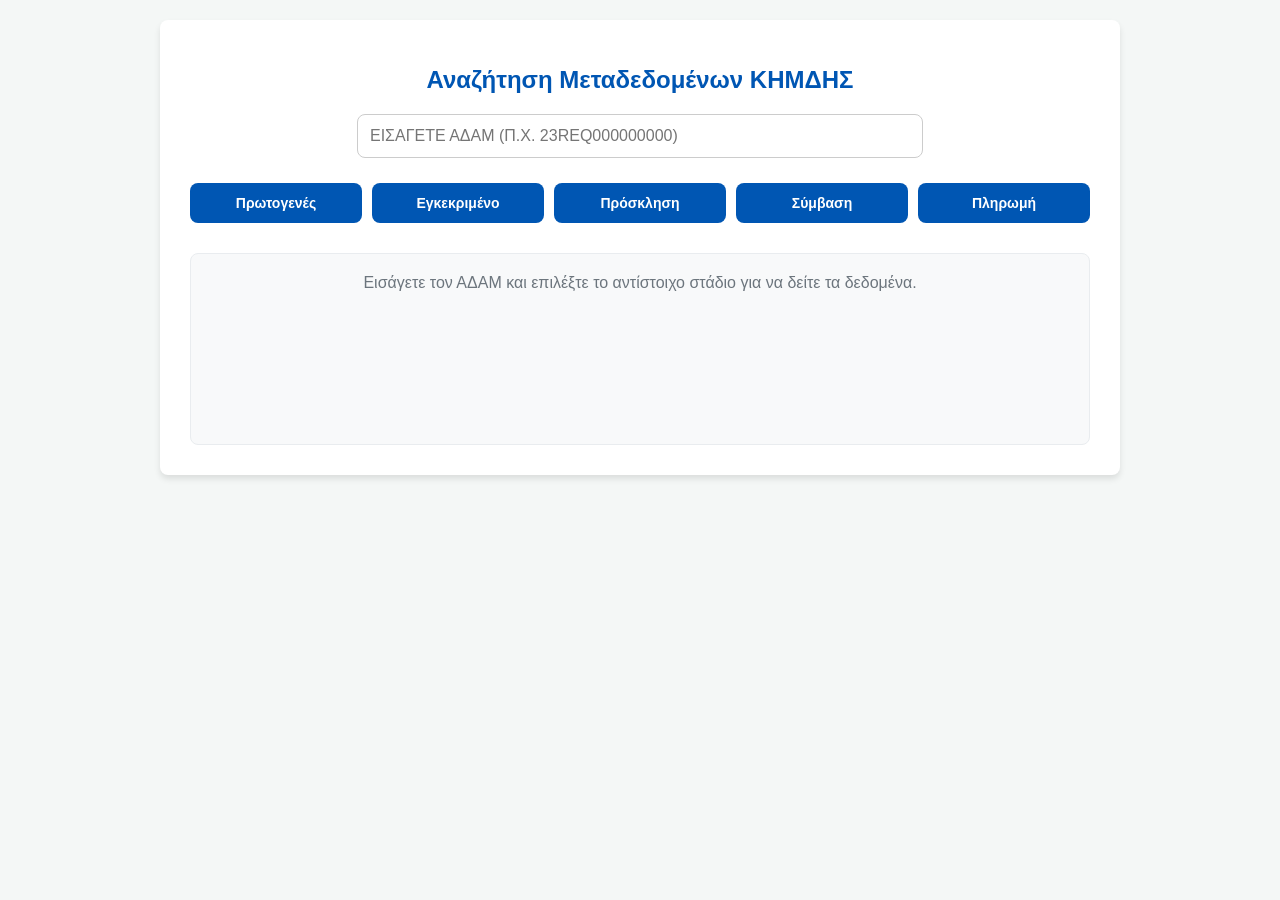
==== index.html @ 562b4232 "Add files via upload" ====
<!DOCTYPE html>
<html lang="el">
<head>
    <meta charset="UTF-8">
    <meta name="viewport" content="width=device-width, initial-scale=1.0">
    <title>ΚΗΜΔΗΣ - Αναζήτηση Μεταδεδομένων ανά ΑΔΑΜ</title>
    <style>
        :root {
            --primary-color: #0056b3;
            --hover-color: #004494;
            --bg-color: #f4f7f6;
            --card-bg: #ffffff;
            --text-color: #333333;
            --border-radius: 8px;
        }

        body {
            font-family: 'Segoe UI', Tahoma, Geneva, Verdana, sans-serif;
            background-color: var(--bg-color);
            color: var(--text-color);
            margin: 0;
            padding: 20px;
            display: flex;
            flex-direction: column;
            align-items: center;
        }

        .container {
            background-color: var(--card-bg);
            padding: 30px;
            border-radius: var(--border-radius);
            box-shadow: 0 4px 6px rgba(0,0,0,0.1);
            max-width: 900px;
            width: 100%;
        }

        h1 {
            text-align: center;
            font-size: 1.5rem;
            color: var(--primary-color);
            margin-bottom: 20px;
        }

        .input-group {
            display: flex;
            justify-content: center;
            margin-bottom: 25px;
        }

        input[type="text"] {
            width: 60%;
            padding: 12px;
            font-size: 16px;
            border: 1px solid #ccc;
            border-radius: var(--border-radius);
            outline: none;
            text-transform: uppercase;
        }

        input[type="text"]:focus {
            border-color: var(--primary-color);
            box-shadow: 0 0 5px rgba(0, 86, 179, 0.3);
        }

        .button-group {
            display: flex;
            flex-wrap: wrap;
            gap: 10px;
            justify-content: center;
            margin-bottom: 30px;
        }

        button {
            background-color: var(--primary-color);
            color: white;
            border: none;
            padding: 12px 20px;
            font-size: 14px;
            border-radius: var(--border-radius);
            cursor: pointer;
            transition: background-color 0.3s ease;
            flex: 1 1 calc(20% - 20px);
            min-width: 140px;
            font-weight: 600;
        }

        button:hover {
            background-color: var(--hover-color);
        }

        #results {
            background-color: #f8f9fa;
            border: 1px solid #e9ecef;
            border-radius: var(--border-radius);
            padding: 20px;
            min-height: 150px;
            overflow-x: auto;
        }

        /* Στυλ για την εμφάνιση των JSON Μεταδεδομένων */
        .json-tree {
            list-style-type: none;
            padding-left: 20px;
            margin: 0;
            font-family: monospace;
            font-size: 14px;
        }
        
        .json-tree li {
            margin-bottom: 5px;
            line-height: 1.5;
        }

        .json-key {
            color: #d63384;
            font-weight: bold;
        }

        .json-string { color: #198754; }
        .json-number { color: #0d6efd; }
        .json-boolean { color: #fd7e14; }
        .json-null { color: #6c757d; font-style: italic; }

        .loading {
            text-align: center;
            font-weight: bold;
            color: #0dcaf0;
        }

        .error {
            color: #dc3545;
            font-weight: bold;
            text-align: center;
        }
    </style>
</head>
<body>

<div class="container">
    <h1>Αναζήτηση Μεταδεδομένων ΚΗΜΔΗΣ</h1>
    
    <div class="input-group">
        <input type="text" id="adamInput" placeholder="Εισάγετε ΑΔΑΜ (π.χ. 23REQ000000000)">
    </div>

    <div class="button-group">
        <button onclick="fetchMetadata('primary')">Πρωτογενές</button>
        <button onclick="fetchMetadata('approved')">Εγκεκριμένο</button>
        <button onclick="fetchMetadata('tender')">Πρόσκληση</button>
        <button onclick="fetchMetadata('contract')">Σύμβαση</button>
        <button onclick="fetchMetadata('payment')">Πληρωμή</button>
    </div>

    <div id="results">
        <div style="text-align: center; color: #6c757d;">
            Εισάγετε τον ΑΔΑΜ και επιλέξτε το αντίστοιχο στάδιο για να δείτε τα δεδομένα.
        </div>
    </div>
</div>

<script>
    // Base URL του OpenData API του ΚΗΜΔΗΣ
    const API_BASE_URL = 'https://cerpp.eprocurement.gov.gr/khmdhs-opendata/api/v1';

    // Αντιστοίχιση των σταδίων στα αντίστοιχα endpoints βάσει του Swagger
    // Εάν τα endpoints αλλάξουν στις προδιαγραφές, η προσαρμογή γίνεται εδώ.
    const endpoints = {
        primary: '/primaryRequests',
        approved: '/approvedRequests',
        tender: '/callsForTender',
        contract: '/contracts',
        payment: '/payments'
    };

    async function fetchMetadata(stage) {
        const adam = document.getElementById('adamInput').value.trim();
        const resultsDiv = document.getElementById('results');

        if (!adam) {
            resultsDiv.innerHTML = '<p class="error">Παρακαλώ εισάγετε έναν έγκυρο ΑΔΑΜ.</p>';
            return;
        }

        resultsDiv.innerHTML = '<p class="loading">Ανάκτηση δεδομένων από το ΚΗΜΔΗΣ...</p>';

        try {
            // Δημιουργία του URL. Συνήθως η παράμετρος αναζήτησης είναι '?adam='
            const url = `${API_BASE_URL}${endpoints[stage]}?adam=${encodeURIComponent(adam)}`;
            
            const response = await fetch(url, {
                method: 'GET',
                headers: {
                    'Accept': 'application/json'
                }
            });

            if (!response.ok) {
                throw new Error(`Σφάλμα δικτύου ή το έγγραφο δεν βρέθηκε (Κωδικός: ${response.status})`);
            }

            const data = await response.json();

            // Αν το API επιστρέψει άδεια λίστα (περιπτώσεις όπου δεν βρέθηκε ο ΑΔΑΜ)
            if (data.length === 0 || (data.content && data.content.length === 0)) {
                resultsDiv.innerHTML = '<p class="error">Δεν βρέθηκαν αποτελέσματα για αυτόν τον ΑΔΑΜ στο συγκεκριμένο στάδιο.</p>';
                return;
            }

            // Εμφάνιση του JSON σε μορφή δέντρου για εύκολη ανάγνωση
            resultsDiv.innerHTML = `<ul class="json-tree">${buildJsonTree(data)}</ul>`;

        } catch (error) {
            console.error("Σφάλμα API:", error);
            resultsDiv.innerHTML = `<p class="error">Υπήρξε σφάλμα κατά την επικοινωνία με το API.<br><small>${error.message}</small></p>`;
        }
    }

    // Αναδρομική συνάρτηση για την οπτικοποίηση οποιουδήποτε βάθους μεταδεδομένων JSON
    function buildJsonTree(obj) {
        if (obj === null) return '<span class="json-null">null</span>';
        
        if (typeof obj !== 'object') {
            if (typeof obj === 'string') return `<span class="json-string">"${obj}"</span>`;
            if (typeof obj === 'number') return `<span class="json-number">${obj}</span>`;
            if (typeof obj === 'boolean') return `<span class="json-boolean">${obj}</span>`;
            return `<span>${obj}</span>`;
        }

        let html = '';
        const isArray = Array.isArray(obj);

        for (let key in obj) {
            if (obj.hasOwnProperty(key)) {
                const value = obj[key];
                const displayKey = isArray ? `[${key}]` : key;
                
                html += `<li>`;
                html += `<span class="json-key">${displayKey}:</span> `;
                
                if (typeof value === 'object' && value !== null) {
                    // Αν είναι αντικείμενο, δημιουργούμε υπολίστα
                    html += `<ul class="json-tree">${buildJsonTree(value)}</ul>`;
                } else {
                    html += buildJsonTree(value);
                }
                html += `</li>`;
            }
        }
        return html;
    }
</script>

</body>
</html>
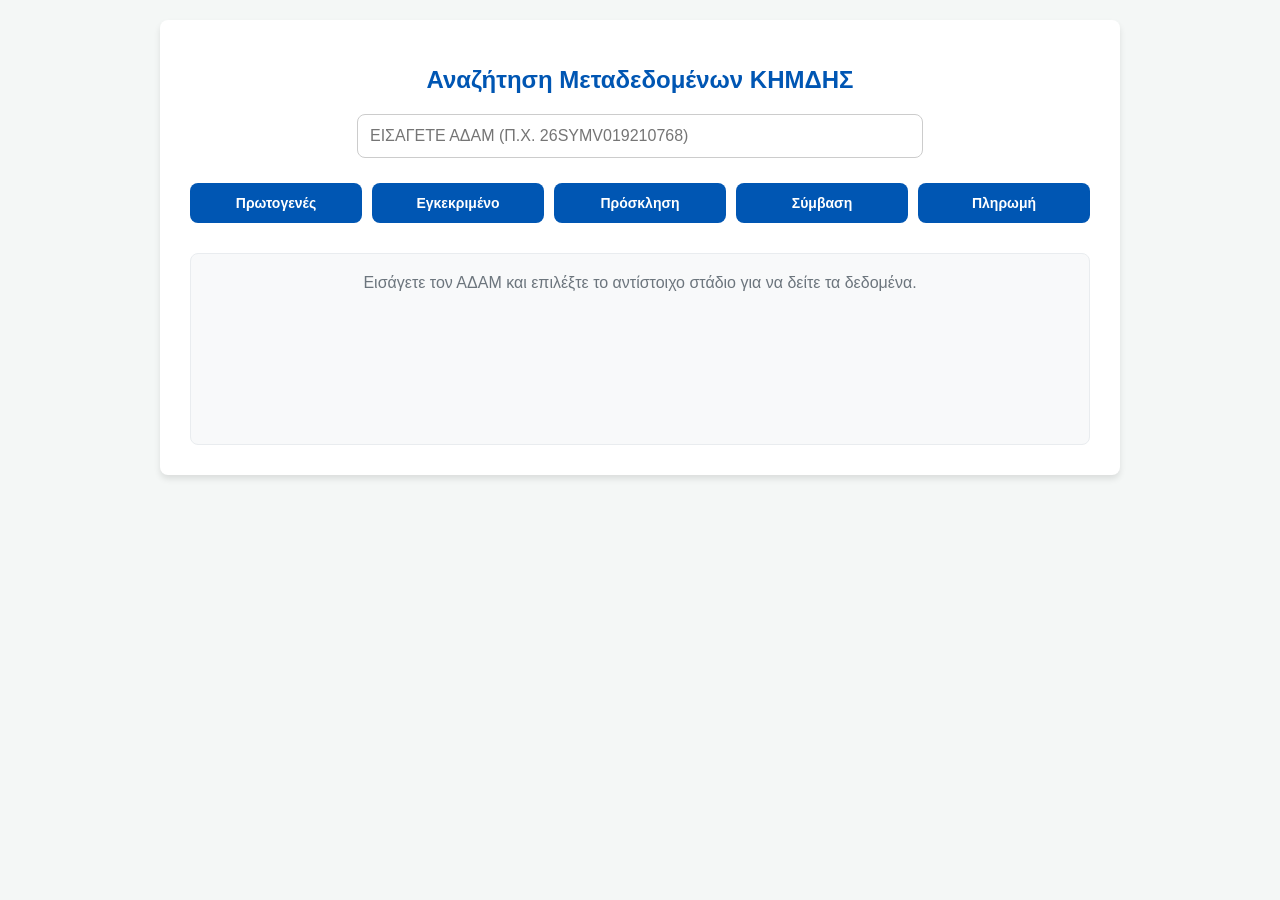
==== commit af625537: "Add files via upload" ====
--- a/index.html
+++ b/index.html
@@ -97,7 +97,6 @@
             overflow-x: auto;
         }
 
-        /* Στυλ για την εμφάνιση των JSON Μεταδεδομένων */
         .json-tree {
             list-style-type: none;
             padding-left: 20px;
@@ -106,32 +105,15 @@
             font-size: 14px;
         }
         
-        .json-tree li {
-            margin-bottom: 5px;
-            line-height: 1.5;
-        }
-
-        .json-key {
-            color: #d63384;
-            font-weight: bold;
-        }
-
+        .json-tree li { margin-bottom: 5px; line-height: 1.5; }
+        .json-key { color: #d63384; font-weight: bold; }
         .json-string { color: #198754; }
         .json-number { color: #0d6efd; }
         .json-boolean { color: #fd7e14; }
         .json-null { color: #6c757d; font-style: italic; }
 
-        .loading {
-            text-align: center;
-            font-weight: bold;
-            color: #0dcaf0;
-        }
-
-        .error {
-            color: #dc3545;
-            font-weight: bold;
-            text-align: center;
-        }
+        .loading { text-align: center; font-weight: bold; color: #0dcaf0; }
+        .error { color: #dc3545; font-weight: bold; text-align: left; }
     </style>
 </head>
 <body>
@@ -140,7 +122,7 @@
     <h1>Αναζήτηση Μεταδεδομένων ΚΗΜΔΗΣ</h1>
     
     <div class="input-group">
-        <input type="text" id="adamInput" placeholder="Εισάγετε ΑΔΑΜ (π.χ. 23REQ000000000)">
+        <input type="text" id="adamInput" placeholder="Εισάγετε ΑΔΑΜ (π.χ. 26SYMV019210768)">
     </div>
 
     <div class="button-group">
@@ -159,11 +141,8 @@
 </div>
 
 <script>
-    // Base URL του OpenData API του ΚΗΜΔΗΣ
     const API_BASE_URL = 'https://cerpp.eprocurement.gov.gr/khmdhs-opendata/api/v1';
 
-    // Αντιστοίχιση των σταδίων στα αντίστοιχα endpoints βάσει του Swagger
-    // Εάν τα endpoints αλλάξουν στις προδιαγραφές, η προσαρμογή γίνεται εδώ.
     const endpoints = {
         primary: '/primaryRequests',
         approved: '/approvedRequests',
@@ -177,45 +156,57 @@
         const resultsDiv = document.getElementById('results');
 
         if (!adam) {
-            resultsDiv.innerHTML = '<p class="error">Παρακαλώ εισάγετε έναν έγκυρο ΑΔΑΜ.</p>';
+            resultsDiv.innerHTML = '<p class="error" style="text-align: center;">Παρακαλώ εισάγετε έναν έγκυρο ΑΔΑΜ.</p>';
             return;
         }
 
-        resultsDiv.innerHTML = '<p class="loading">Ανάκτηση δεδομένων από το ΚΗΜΔΗΣ...</p>';
+        resultsDiv.innerHTML = '<p class="loading">Ανάκτηση δεδομένων μέσω ασφαλούς Proxy...</p>';
+
+        // Αρχικό URL του ΚΗΜΔΗΣ με παράμετρο αναζήτησης ?adam= (η πιο ασφαλής μέθοδος για λίστες)
+        const targetUrl = `${API_BASE_URL}${endpoints[stage]}?adam=${encodeURIComponent(adam)}`;
+        
+        // Χρήση του allorigins Proxy για να παρακάμψουμε το CORS block
+        const proxyUrl = `https://api.allorigins.win/raw?url=${encodeURIComponent(targetUrl)}`;
 
         try {
-            // Δημιουργία του URL. Συνήθως η παράμετρος αναζήτησης είναι '?adam='
-            const url = `${API_BASE_URL}${endpoints[stage]}?adam=${encodeURIComponent(adam)}`;
+            const response = await fetch(proxyUrl);
+
+            if (!response.ok) {
+                if (response.status === 404) {
+                    throw new Error(`Σφάλμα 404: Δεν βρέθηκε εγγραφή.`);
+                }
+                throw new Error(`Σφάλμα Server (Κωδικός: ${response.status}).`);
+            }
+
+            const data = await response.json();
+
+            // Έλεγχος των δεδομένων: Το ΚΗΜΔΗΣ συχνά επιστρέφει λίστες ή "σελίδες" (content)
+            let finalData = data;
             
-            const response = await fetch(url, {
-                method: 'GET',
-                headers: {
-                    'Accept': 'application/json'
-                }
-            });
-
-            if (!response.ok) {
-                throw new Error(`Σφάλμα δικτύου ή το έγγραφο δεν βρέθηκε (Κωδικός: ${response.status})`);
+            if (data.content && Array.isArray(data.content)) {
+                if (data.content.length === 0) {
+                    throw new Error(`Δεν βρέθηκε εγγραφή με ΑΔΑΜ "${adam}" στο στάδιο που επιλέξατε.`);
+                }
+                finalData = data.content[0]; // Παίρνουμε το 1ο αποτέλεσμα της λίστας
+            } else if (Array.isArray(data)) {
+                if (data.length === 0) {
+                    throw new Error(`Δεν βρέθηκε εγγραφή με ΑΔΑΜ "${adam}" στο στάδιο που επιλέξατε.`);
+                }
+                finalData = data[0];
+            } else if (Object.keys(data).length === 0) {
+                throw new Error("Το αποτέλεσμα επέστρεψε άδειο.");
             }
 
-            const data = await response.json();
-
-            // Αν το API επιστρέψει άδεια λίστα (περιπτώσεις όπου δεν βρέθηκε ο ΑΔΑΜ)
-            if (data.length === 0 || (data.content && data.content.length === 0)) {
-                resultsDiv.innerHTML = '<p class="error">Δεν βρέθηκαν αποτελέσματα για αυτόν τον ΑΔΑΜ στο συγκεκριμένο στάδιο.</p>';
-                return;
-            }
-
-            // Εμφάνιση του JSON σε μορφή δέντρου για εύκολη ανάγνωση
-            resultsDiv.innerHTML = `<ul class="json-tree">${buildJsonTree(data)}</ul>`;
+            // Εμφάνιση των δεδομένων με το δέντρο
+            resultsDiv.innerHTML = `<ul class="json-tree">${buildJsonTree(finalData)}</ul>`;
 
         } catch (error) {
-            console.error("Σφάλμα API:", error);
-            resultsDiv.innerHTML = `<p class="error">Υπήρξε σφάλμα κατά την επικοινωνία με το API.<br><small>${error.message}</small></p>`;
+            console.error("Σφάλμα:", error);
+            resultsDiv.innerHTML = `<p class="error">${error.message}</p>`;
         }
     }
 
-    // Αναδρομική συνάρτηση για την οπτικοποίηση οποιουδήποτε βάθους μεταδεδομένων JSON
+    // Συνάρτηση μετατροπής JSON σε καθαρή HTML δομή
     function buildJsonTree(obj) {
         if (obj === null) return '<span class="json-null">null</span>';
         
@@ -238,7 +229,6 @@
                 html += `<span class="json-key">${displayKey}:</span> `;
                 
                 if (typeof value === 'object' && value !== null) {
-                    // Αν είναι αντικείμενο, δημιουργούμε υπολίστα
                     html += `<ul class="json-tree">${buildJsonTree(value)}</ul>`;
                 } else {
                     html += buildJsonTree(value);
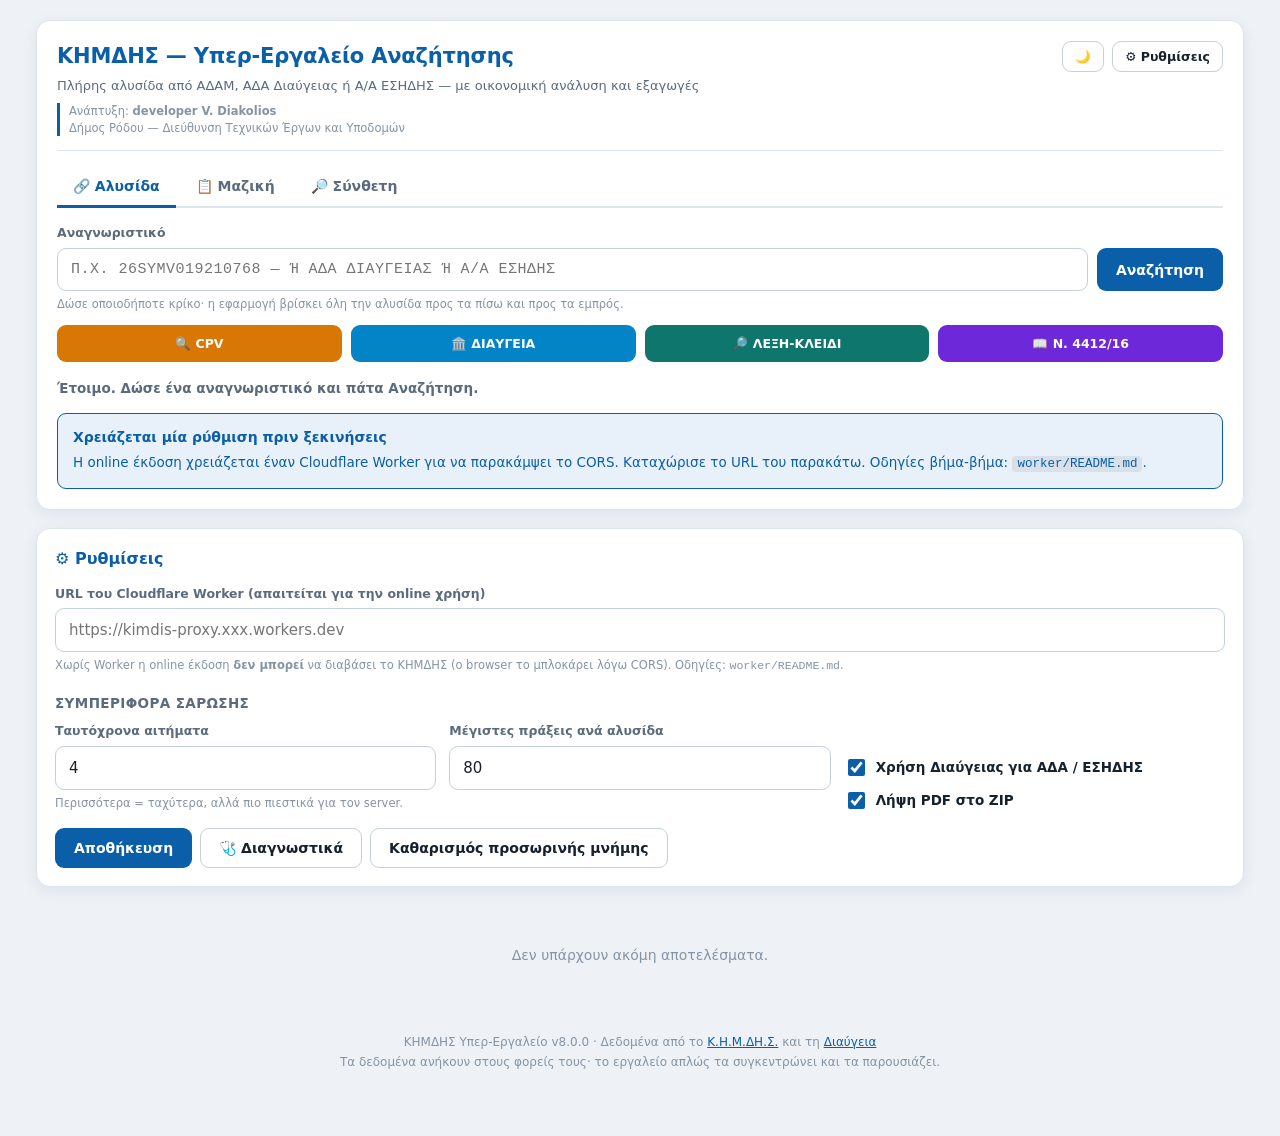
==== commit 1655b775: "Ανασχεδίαση v8: κοινός πυρήνας, Cloudflare Worker, επέκταση + PWA Η επέκταση και η online εφαρμογή ή" ====
--- a/index.html
+++ b/index.html
@@ -1,244 +1,111 @@
 <!DOCTYPE html>
 <html lang="el">
 <head>
-    <meta charset="UTF-8">
-    <meta name="viewport" content="width=device-width, initial-scale=1.0">
-    <title>ΚΗΜΔΗΣ - Αναζήτηση Μεταδεδομένων ανά ΑΔΑΜ</title>
-    <style>
-        :root {
-            --primary-color: #0056b3;
-            --hover-color: #004494;
-            --bg-color: #f4f7f6;
-            --card-bg: #ffffff;
-            --text-color: #333333;
-            --border-radius: 8px;
-        }
+<meta charset="UTF-8">
+<meta name="viewport" content="width=device-width, initial-scale=1, viewport-fit=cover">
+<title>ΚΗΜΔΗΣ — Υπερ-Εργαλείο Αναζήτησης</title>
 
-        body {
-            font-family: 'Segoe UI', Tahoma, Geneva, Verdana, sans-serif;
-            background-color: var(--bg-color);
-            color: var(--text-color);
-            margin: 0;
-            padding: 20px;
-            display: flex;
-            flex-direction: column;
-            align-items: center;
-        }
+<meta name="description" content="Αναζήτηση πλήρους αλυσίδας δημοσίων συμβάσεων στο ΚΗΜΔΗΣ από ΑΔΑΜ, ΑΔΑ Διαύγειας ή Α/Α ΕΣΗΔΗΣ, με οικονομική ανάλυση και εξαγωγή σε Excel, CSV, JSON και ZIP.">
+<meta name="author" content="developer V. Diakolios">
+<meta name="theme-color" content="#0b5ea8">
+<meta name="color-scheme" content="light dark">
 
-        .container {
-            background-color: var(--card-bg);
-            padding: 30px;
-            border-radius: var(--border-radius);
-            box-shadow: 0 4px 6px rgba(0,0,0,0.1);
-            max-width: 900px;
-            width: 100%;
-        }
+<meta property="og:title" content="ΚΗΜΔΗΣ — Υπερ-Εργαλείο Αναζήτησης">
+<meta property="og:description" content="Πλήρης αλυσίδα δημόσιας σύμβασης από έναν μόνο κωδικό.">
+<meta property="og:type" content="website">
 
-        h1 {
-            text-align: center;
-            font-size: 1.5rem;
-            color: var(--primary-color);
-            margin-bottom: 20px;
-        }
+<link rel="manifest" href="manifest.webmanifest">
+<link rel="icon" href="assets/icons/icon-192.png" sizes="192x192" type="image/png">
+<link rel="apple-touch-icon" href="assets/icons/icon-192.png">
+<link rel="stylesheet" href="assets/khmdis-ui.css">
 
-        .input-group {
-            display: flex;
-            justify-content: center;
-            margin-bottom: 25px;
-        }
+<style>
+  /* Ελάχιστα στυλ για τη σελίδα-υποδοχέα — όλα τα υπόλοιπα ζουν στο khmdis-ui.css */
+  html, body { margin: 0; padding: 0; min-height: 100%; }
+  body { background: #eef2f7; }
+  @media (prefers-color-scheme: dark) { body { background: #0f1720; } }
 
-        input[type="text"] {
-            width: 60%;
-            padding: 12px;
-            font-size: 16px;
-            border: 1px solid #ccc;
-            border-radius: var(--border-radius);
-            outline: none;
-            text-transform: uppercase;
-        }
-
-        input[type="text"]:focus {
-            border-color: var(--primary-color);
-            box-shadow: 0 0 5px rgba(0, 86, 179, 0.3);
-        }
-
-        .button-group {
-            display: flex;
-            flex-wrap: wrap;
-            gap: 10px;
-            justify-content: center;
-            margin-bottom: 30px;
-        }
-
-        button {
-            background-color: var(--primary-color);
-            color: white;
-            border: none;
-            padding: 12px 20px;
-            font-size: 14px;
-            border-radius: var(--border-radius);
-            cursor: pointer;
-            transition: background-color 0.3s ease;
-            flex: 1 1 calc(20% - 20px);
-            min-width: 140px;
-            font-weight: 600;
-        }
-
-        button:hover {
-            background-color: var(--hover-color);
-        }
-
-        #results {
-            background-color: #f8f9fa;
-            border: 1px solid #e9ecef;
-            border-radius: var(--border-radius);
-            padding: 20px;
-            min-height: 150px;
-            overflow-x: auto;
-        }
-
-        .json-tree {
-            list-style-type: none;
-            padding-left: 20px;
-            margin: 0;
-            font-family: monospace;
-            font-size: 14px;
-        }
-        
-        .json-tree li { margin-bottom: 5px; line-height: 1.5; }
-        .json-key { color: #d63384; font-weight: bold; }
-        .json-string { color: #198754; }
-        .json-number { color: #0d6efd; }
-        .json-boolean { color: #fd7e14; }
-        .json-null { color: #6c757d; font-style: italic; }
-
-        .loading { text-align: center; font-weight: bold; color: #0dcaf0; }
-        .error { color: #dc3545; font-weight: bold; text-align: left; }
-    </style>
+  #boot {
+    display: flex; flex-direction: column; align-items: center; justify-content: center;
+    min-height: 100vh; gap: 14px; font-family: "Segoe UI", system-ui, sans-serif; color: #5b6b7d;
+    text-align: center; padding: 24px;
+  }
+  #boot .ring {
+    width: 34px; height: 34px; border: 3px solid #c3d0de; border-top-color: #0b5ea8;
+    border-radius: 50%; animation: spin .8s linear infinite;
+  }
+  @keyframes spin { to { transform: rotate(360deg); } }
+  #boot .fail { color: #b42318; font-weight: 700; max-width: 520px; line-height: 1.6; }
+  #boot code { background: rgba(127,127,127,.15); padding: 2px 6px; border-radius: 4px; font-size: 13px; }
+  @media (prefers-reduced-motion: reduce) { #boot .ring { animation: none; } }
+</style>
 </head>
 <body>
 
-<div class="container">
-    <h1>Αναζήτηση Μεταδεδομένων ΚΗΜΔΗΣ</h1>
-    
-    <div class="input-group">
-        <input type="text" id="adamInput" placeholder="Εισάγετε ΑΔΑΜ (π.χ. 26SYMV019210768)">
-    </div>
+<noscript>
+  <div style="padding:28px;font-family:system-ui,sans-serif;text-align:center">
+    <h1>Χρειάζεται JavaScript</h1>
+    <p>Η εφαρμογή ανακτά δεδομένα από το ΚΗΜΔΗΣ ζωντανά και δεν μπορεί να λειτουργήσει χωρίς JavaScript.</p>
+  </div>
+</noscript>
 
-    <div class="button-group">
-        <button onclick="fetchMetadata('primary')">Πρωτογενές</button>
-        <button onclick="fetchMetadata('approved')">Εγκεκριμένο</button>
-        <button onclick="fetchMetadata('tender')">Πρόσκληση</button>
-        <button onclick="fetchMetadata('contract')">Σύμβαση</button>
-        <button onclick="fetchMetadata('payment')">Πληρωμή</button>
-    </div>
-
-    <div id="results">
-        <div style="text-align: center; color: #6c757d;">
-            Εισάγετε τον ΑΔΑΜ και επιλέξτε το αντίστοιχο στάδιο για να δείτε τα δεδομένα.
-        </div>
-    </div>
+<div id="app">
+  <div id="boot">
+    <div class="ring"></div>
+    <div>Φόρτωση εφαρμογής…</div>
+  </div>
 </div>
 
+<script src="assets/vendor/jszip.min.js"></script>
+<script src="assets/khmdis-core.js"></script>
+<script src="assets/khmdis-ui.js"></script>
 <script>
-    const API_BASE_URL = 'https://cerpp.eprocurement.gov.gr/khmdhs-opendata/api/v1';
+(function () {
+  'use strict';
 
-    const endpoints = {
-        primary: '/primaryRequests',
-        approved: '/approvedRequests',
-        tender: '/callsForTender',
-        contract: '/contracts',
-        payment: '/payments'
-    };
+  var boot = document.getElementById('boot');
 
-    async function fetchMetadata(stage) {
-        const adam = document.getElementById('adamInput').value.trim();
-        const resultsDiv = document.getElementById('results');
+  function fail(message) {
+    boot.innerHTML = '<div class="fail">⚠️ ' + message + '</div>';
+  }
 
-        if (!adam) {
-            resultsDiv.innerHTML = '<p class="error" style="text-align: center;">Παρακαλώ εισάγετε έναν έγκυρο ΑΔΑΜ.</p>';
-            return;
-        }
+  if (!window.KHMDIS || !window.KHMDIS_UI) {
+    fail('Δεν φορτώθηκαν τα αρχεία της εφαρμογής.<br><br>' +
+         'Αν τρέχεις τη σελίδα τοπικά με διπλό κλικ, ο browser μπλοκάρει τη φόρτωση. ' +
+         'Χρησιμοποίησε έναν τοπικό server, π.χ. <code>python3 -m http.server</code>, ' +
+         'και άνοιξε <code>http://localhost:8000</code>.');
+    return;
+  }
 
-        resultsDiv.innerHTML = '<p class="loading">Ανάκτηση δεδομένων μέσω ασφαλούς Proxy...</p>';
+  try {
+    boot.remove();
+    window.KHMDIS_UI.mount({ container: document.getElementById('app'), overlay: false });
+  } catch (e) {
+    fail('Σφάλμα εκκίνησης: ' + (e && e.message ? e.message : e));
+    return;
+  }
 
-        // Αρχικό URL του ΚΗΜΔΗΣ με παράμετρο αναζήτησης ?adam= (η πιο ασφαλής μέθοδος για λίστες)
-        const targetUrl = `${API_BASE_URL}${endpoints[stage]}?adam=${encodeURIComponent(adam)}`;
-        
-        // Χρήση του allorigins Proxy για να παρακάμψουμε το CORS block
-        const proxyUrl = `https://api.allorigins.win/raw?url=${encodeURIComponent(targetUrl)}`;
-
-        try {
-            const response = await fetch(proxyUrl);
-
-            if (!response.ok) {
-                if (response.status === 404) {
-                    throw new Error(`Σφάλμα 404: Δεν βρέθηκε εγγραφή.`);
-                }
-                throw new Error(`Σφάλμα Server (Κωδικός: ${response.status}).`);
+  /* --- Service worker: λειτουργία εκτός σύνδεσης για το κέλυφος ---------- */
+  if ('serviceWorker' in navigator && location.protocol !== 'file:') {
+    window.addEventListener('load', function () {
+      navigator.serviceWorker.register('sw.js').then(function (reg) {
+        // Όταν έρθει νέα έκδοση, ενημερώνουμε διακριτικά αντί να σπάσουμε τη σελίδα
+        reg.addEventListener('updatefound', function () {
+          var sw = reg.installing;
+          if (!sw) return;
+          sw.addEventListener('statechange', function () {
+            if (sw.state === 'installed' && navigator.serviceWorker.controller) {
+              console.info('[ΚΗΜΔΗΣ] Διαθέσιμη νέα έκδοση — ανανέωσε τη σελίδα.');
             }
-
-            const data = await response.json();
-
-            // Έλεγχος των δεδομένων: Το ΚΗΜΔΗΣ συχνά επιστρέφει λίστες ή "σελίδες" (content)
-            let finalData = data;
-            
-            if (data.content && Array.isArray(data.content)) {
-                if (data.content.length === 0) {
-                    throw new Error(`Δεν βρέθηκε εγγραφή με ΑΔΑΜ "${adam}" στο στάδιο που επιλέξατε.`);
-                }
-                finalData = data.content[0]; // Παίρνουμε το 1ο αποτέλεσμα της λίστας
-            } else if (Array.isArray(data)) {
-                if (data.length === 0) {
-                    throw new Error(`Δεν βρέθηκε εγγραφή με ΑΔΑΜ "${adam}" στο στάδιο που επιλέξατε.`);
-                }
-                finalData = data[0];
-            } else if (Object.keys(data).length === 0) {
-                throw new Error("Το αποτέλεσμα επέστρεψε άδειο.");
-            }
-
-            // Εμφάνιση των δεδομένων με το δέντρο
-            resultsDiv.innerHTML = `<ul class="json-tree">${buildJsonTree(finalData)}</ul>`;
-
-        } catch (error) {
-            console.error("Σφάλμα:", error);
-            resultsDiv.innerHTML = `<p class="error">${error.message}</p>`;
-        }
-    }
-
-    // Συνάρτηση μετατροπής JSON σε καθαρή HTML δομή
-    function buildJsonTree(obj) {
-        if (obj === null) return '<span class="json-null">null</span>';
-        
-        if (typeof obj !== 'object') {
-            if (typeof obj === 'string') return `<span class="json-string">"${obj}"</span>`;
-            if (typeof obj === 'number') return `<span class="json-number">${obj}</span>`;
-            if (typeof obj === 'boolean') return `<span class="json-boolean">${obj}</span>`;
-            return `<span>${obj}</span>`;
-        }
-
-        let html = '';
-        const isArray = Array.isArray(obj);
-
-        for (let key in obj) {
-            if (obj.hasOwnProperty(key)) {
-                const value = obj[key];
-                const displayKey = isArray ? `[${key}]` : key;
-                
-                html += `<li>`;
-                html += `<span class="json-key">${displayKey}:</span> `;
-                
-                if (typeof value === 'object' && value !== null) {
-                    html += `<ul class="json-tree">${buildJsonTree(value)}</ul>`;
-                } else {
-                    html += buildJsonTree(value);
-                }
-                html += `</li>`;
-            }
-        }
-        return html;
-    }
+          });
+        });
+      }).catch(function (e) {
+        console.warn('[ΚΗΜΔΗΣ] Ο service worker δεν καταχωρήθηκε:', e && e.message);
+      });
+    });
+  }
+})();
 </script>
 
 </body>
-</html>+</html>
--- a/assets/khmdis-ui.css
+++ b/assets/khmdis-ui.css
@@ -0,0 +1,362 @@
+/*!
+ * ΚΗΜΔΗΣ Υπερ-Εργαλείο — κοινό φύλλο στυλ
+ * Χρησιμοποιείται αυτούσιο από την online σελίδα και από την επέκταση Chrome.
+ * Όλοι οι κανόνες είναι φωλιασμένοι κάτω από #__khmdis_app__ ώστε, όταν η
+ * επέκταση «κάθεται» πάνω σε ξένη σελίδα, να μην την επηρεάζει και να μην
+ * επηρεάζεται από αυτήν.
+ */
+
+#__khmdis_app__ {
+  /* ---- Ανοιχτό θέμα (προεπιλογή) ---- */
+  --bg: #eef2f7;
+  --surface: #ffffff;
+  --surface-2: #f8fafc;
+  --surface-3: #f1f5f9;
+  --border: #dde5ee;
+  --border-strong: #c3d0de;
+  --text: #16212e;
+  --text-dim: #5b6b7d;
+  --text-faint: #8494a5;
+  --brand: #0b5ea8;
+  --brand-dark: #084b86;
+  --brand-soft: #e8f1f9;
+  --green: #146c43;
+  --amber: #b45309;
+  --red: #b42318;
+  --red-soft: #fdeceb;
+  --amber-soft: #fef6e7;
+  --shadow: 0 4px 16px rgba(15, 35, 60, .07);
+  --shadow-lg: 0 12px 34px rgba(15, 35, 60, .13);
+  --radius: 14px;
+  --radius-sm: 9px;
+
+  color-scheme: light;
+  font-family: "Segoe UI", system-ui, -apple-system, Roboto, Arial, sans-serif;
+  font-size: 15px;
+  line-height: 1.5;
+  color: var(--text);
+  background: var(--bg);
+  -webkit-font-smoothing: antialiased;
+}
+
+#__khmdis_app__[data-theme="dark"] {
+  --bg: #0f1720;
+  --surface: #17212c;
+  --surface-2: #1c2734;
+  --surface-3: #223040;
+  --border: #2b3a4c;
+  --border-strong: #3b4d63;
+  --text: #e6edf5;
+  --text-dim: #9fb0c3;
+  --text-faint: #75889d;
+  --brand: #4aa3e8;
+  --brand-dark: #6cb6ef;
+  --brand-soft: #17324a;
+  --green: #4ade80;
+  --amber: #fbbf24;
+  --red: #f87171;
+  --red-soft: #3b1f1f;
+  --amber-soft: #3a2f14;
+  --shadow: 0 4px 16px rgba(0, 0, 0, .35);
+  --shadow-lg: 0 12px 34px rgba(0, 0, 0, .5);
+  color-scheme: dark;
+}
+
+#__khmdis_app__ *,
+#__khmdis_app__ *::before,
+#__khmdis_app__ *::after { box-sizing: border-box; }
+
+/* Το [hidden] πρέπει να νικά τα δικά μας display:flex/inline-flex, αλλιώς
+   κρυμμένα κουμπιά (π.χ. «Ακύρωση») παραμένουν ορατά. */
+#__khmdis_app__ [hidden] { display: none !important; }
+
+/* Λειτουργία επικάλυψης: όταν η επέκταση ανοίγει πάνω από ξένη σελίδα */
+#__khmdis_app__.km-overlay {
+  position: fixed;
+  inset: 0;
+  z-index: 2147483647;
+  overflow: auto;
+  overscroll-behavior: contain;
+}
+
+.km-wrap { max-width: 1240px; margin: 0 auto; padding: 20px 16px 64px; }
+
+/* ====================== ΚΕΦΑΛΙΔΑ ====================== */
+
+.km-panel {
+  background: var(--surface);
+  border: 1px solid var(--border);
+  border-radius: var(--radius);
+  box-shadow: var(--shadow);
+}
+
+.km-top { padding: 20px; margin-bottom: 18px; }
+
+.km-head {
+  display: flex; align-items: flex-start; justify-content: space-between;
+  gap: 14px; flex-wrap: wrap;
+  padding-bottom: 14px; margin-bottom: 16px;
+  border-bottom: 1px solid var(--border);
+}
+.km-title { font-weight: 800; font-size: 21px; color: var(--brand); letter-spacing: -.2px; }
+.km-sub { font-size: 13px; color: var(--text-dim); margin-top: 3px; }
+.km-dev {
+  font-size: 11.5px; color: var(--text-faint); margin-top: 8px; line-height: 1.45;
+  border-left: 3px solid var(--brand); padding-left: 9px;
+}
+.km-headbtns { display: flex; gap: 8px; flex-wrap: wrap; }
+
+/* ====================== ΚΟΥΜΠΙΑ ====================== */
+
+.km-btn {
+  border: 1px solid transparent; background: var(--brand); color: #fff;
+  font-weight: 700; font-size: 14px; font-family: inherit;
+  border-radius: var(--radius-sm); padding: 11px 18px; cursor: pointer;
+  transition: background .15s, box-shadow .15s, transform .06s;
+  white-space: nowrap; display: inline-flex; align-items: center; gap: 7px;
+}
+.km-btn:hover:not(:disabled) { background: var(--brand-dark); box-shadow: 0 4px 12px rgba(11, 94, 168, .25); }
+.km-btn:active:not(:disabled) { transform: translateY(1px); }
+.km-btn:disabled { opacity: .5; cursor: not-allowed; }
+.km-btn:focus-visible { outline: 3px solid var(--brand); outline-offset: 2px; }
+
+.km-btn-ghost { background: var(--surface); color: var(--text); border-color: var(--border-strong); }
+.km-btn-ghost:hover:not(:disabled) { background: var(--surface-3); box-shadow: none; }
+.km-btn-green { background: var(--green); }
+.km-btn-green:hover:not(:disabled) { background: var(--green); filter: brightness(1.1); }
+.km-btn-danger { background: var(--red); }
+.km-btn-sm { padding: 7px 12px; font-size: 12.5px; }
+
+.km-tools { display: grid; grid-template-columns: repeat(4, 1fr); gap: 9px; margin-top: 12px; }
+.km-tool {
+  display: flex; align-items: center; justify-content: center; gap: 6px;
+  padding: 11px 8px; font-size: 12.5px; font-weight: 700; font-family: inherit;
+  color: #fff; border: 0; border-radius: var(--radius-sm); cursor: pointer;
+  transition: filter .15s; text-align: center;
+}
+.km-tool:hover { filter: brightness(1.12); }
+.km-tool-cpv { background: #d97706; }
+.km-tool-diavgeia { background: #0284c7; }
+.km-tool-search { background: #0f766e; }
+.km-tool-law { background: #6d28d9; }
+
+/* ====================== ΚΑΡΤΕΛΕΣ ====================== */
+
+.km-tabs { display: flex; gap: 4px; border-bottom: 2px solid var(--border); margin-bottom: 16px; flex-wrap: wrap; }
+.km-tab {
+  border: 0; background: transparent; color: var(--text-dim);
+  font-weight: 700; font-size: 14px; font-family: inherit;
+  padding: 11px 16px; cursor: pointer; border-radius: 9px 9px 0 0;
+  border-bottom: 3px solid transparent; margin-bottom: -2px; transition: .15s;
+}
+.km-tab:hover { color: var(--text); background: var(--surface-3); }
+.km-tab[aria-selected="true"] { color: var(--brand); border-bottom-color: var(--brand); }
+
+/* ====================== ΠΕΔΙΑ ====================== */
+
+.km-field { display: flex; flex-direction: column; gap: 5px; }
+.km-label { font-size: 12.5px; font-weight: 700; color: var(--text-dim); }
+.km-hint { font-size: 11.5px; color: var(--text-faint); }
+
+.km-input, .km-textarea, .km-select {
+  border: 1px solid var(--border-strong); border-radius: var(--radius-sm);
+  padding: 12px 13px; font-size: 15px; font-family: inherit;
+  background: var(--surface); color: var(--text); width: 100%;
+}
+.km-input:focus, .km-textarea:focus, .km-select:focus {
+  outline: 0; border-color: var(--brand); box-shadow: 0 0 0 3px var(--brand-soft);
+}
+.km-input-adam { text-transform: uppercase; font-family: Consolas, "SF Mono", monospace; letter-spacing: .5px; }
+.km-textarea { min-height: 130px; resize: vertical; font-family: Consolas, monospace; font-size: 13px; text-transform: uppercase; }
+.km-searchbox { display: flex; gap: 9px; }
+.km-searchbox .km-input { flex: 1; }
+.km-grid2 { display: grid; grid-template-columns: 1fr 1fr; gap: 12px; }
+.km-grid3 { display: grid; grid-template-columns: repeat(3, 1fr); gap: 12px; }
+
+/* ====================== ΚΑΤΑΣΤΑΣΗ ====================== */
+
+.km-status {
+  margin-top: 16px; display: flex; justify-content: space-between; align-items: center;
+  gap: 12px; flex-wrap: wrap; font-size: 13.5px; color: var(--text-dim); font-weight: 600;
+}
+.km-progress { height: 5px; background: var(--surface-3); border-radius: 99px; overflow: hidden; margin-top: 10px; }
+.km-progress-bar { height: 100%; width: 0; background: var(--brand); border-radius: 99px; transition: width .3s ease; }
+
+.km-err { color: var(--red); font-weight: 700; }
+.km-alert {
+  border-radius: var(--radius-sm); padding: 13px 15px; margin-top: 14px;
+  font-size: 13.5px; line-height: 1.55; border: 1px solid;
+}
+.km-alert-error { background: var(--red-soft); border-color: var(--red); color: var(--red); }
+.km-alert-warn { background: var(--amber-soft); border-color: var(--amber); color: var(--amber); }
+.km-alert-info { background: var(--brand-soft); border-color: var(--brand); color: var(--brand); }
+.km-alert strong { display: block; margin-bottom: 4px; font-size: 14px; }
+.km-alert code { font-family: Consolas, monospace; font-size: 12.5px; background: rgba(127,127,127,.15); padding: 1px 5px; border-radius: 4px; }
+
+.km-chips { display: flex; gap: 7px; flex-wrap: wrap; margin-top: 12px; }
+.km-chip {
+  background: var(--brand-soft); color: var(--brand); border: 1px solid var(--border-strong);
+  border-radius: 99px; padding: 5px 12px; font-size: 12.5px; font-weight: 700;
+}
+.km-chip-stage { color: #fff; border-color: transparent; }
+
+/* ====================== ΟΙΚΟΝΟΜΙΚΑ ====================== */
+
+.km-stats { display: grid; grid-template-columns: repeat(auto-fit, minmax(185px, 1fr)); gap: 12px; margin-bottom: 18px; }
+.km-stat { background: var(--surface); border: 1px solid var(--border); border-radius: var(--radius); padding: 15px 17px; box-shadow: var(--shadow); }
+.km-stat-k { font-size: 12px; color: var(--text-dim); font-weight: 700; text-transform: uppercase; letter-spacing: .4px; }
+.km-stat-v { font-size: 23px; font-weight: 800; margin-top: 6px; color: var(--text); letter-spacing: -.5px; }
+.km-stat-sub { font-size: 12px; color: var(--text-faint); margin-top: 3px; }
+.km-stat-good .km-stat-v { color: var(--green); }
+.km-stat-warn .km-stat-v { color: var(--amber); }
+.km-stat-bad .km-stat-v { color: var(--red); }
+
+.km-meter { height: 7px; background: var(--surface-3); border-radius: 99px; overflow: hidden; margin-top: 9px; }
+.km-meter-bar { height: 100%; border-radius: 99px; background: var(--green); transition: width .4s ease; }
+.km-meter-bar.over { background: var(--red); }
+
+/* ====================== ΧΡΟΝΟΔΙΑΓΡΑΜΜΑ ====================== */
+
+.km-timeline { display: flex; gap: 0; margin: 6px 0 20px; overflow-x: auto; padding: 4px; }
+.km-tl-step { flex: 1; min-width: 122px; text-align: center; position: relative; padding: 0 6px; }
+.km-tl-step::after {
+  content: ""; position: absolute; top: 18px; left: 50%; width: 100%; height: 3px;
+  background: var(--border); z-index: 0;
+}
+.km-tl-step:last-child::after { display: none; }
+.km-tl-step.done::after { background: var(--green); }
+.km-tl-dot {
+  width: 38px; height: 38px; border-radius: 50%; margin: 0 auto 8px;
+  display: flex; align-items: center; justify-content: center; font-size: 17px;
+  background: var(--surface-3); border: 3px solid var(--border);
+  position: relative; z-index: 1; color: var(--text-faint);
+}
+.km-tl-step.done .km-tl-dot { background: var(--surface); border-color: var(--green); }
+.km-tl-name { font-size: 12px; font-weight: 700; color: var(--text-dim); }
+.km-tl-step.done .km-tl-name { color: var(--text); }
+.km-tl-count { font-size: 11.5px; color: var(--text-faint); margin-top: 2px; }
+.km-tl-amount { font-size: 11.5px; color: var(--brand); font-weight: 700; margin-top: 2px; }
+
+/* ====================== ΚΑΡΤΕΣ ΑΠΟΤΕΛΕΣΜΑΤΩΝ ====================== */
+
+.km-list { display: grid; gap: 15px; }
+.km-card { background: var(--surface); border: 1px solid var(--border); border-radius: var(--radius); box-shadow: var(--shadow); overflow: hidden; }
+.km-card-head {
+  padding: 15px 18px; display: flex; justify-content: space-between; align-items: center;
+  gap: 12px; flex-wrap: wrap; background: var(--surface-2); border-bottom: 1px solid var(--border);
+  border-left: 5px solid var(--brand);
+}
+.km-card-stage { font-weight: 800; font-size: 15.5px; display: flex; align-items: center; gap: 8px; }
+.km-card-adam { font-family: Consolas, monospace; font-weight: 700; font-size: 13.5px; color: var(--text-dim); margin-top: 3px; }
+.km-card-body { padding: 17px 18px; }
+.km-card-title { font-size: 15px; font-weight: 700; margin-bottom: 13px; line-height: 1.45; }
+
+.km-meta { display: grid; grid-template-columns: 215px 1fr; gap: 8px 16px; font-size: 13.5px; align-items: start; }
+.km-meta .k { color: var(--text-dim); }
+.km-meta .v { font-weight: 700; word-break: break-word; }
+.km-meta .v.mono { font-family: Consolas, monospace; font-weight: 600; }
+
+.km-actions { display: flex; gap: 8px; flex-wrap: wrap; margin-top: 16px; padding-top: 14px; border-top: 1px dashed var(--border); }
+.km-link {
+  display: inline-flex; align-items: center; gap: 6px; text-decoration: none;
+  border-radius: var(--radius-sm); padding: 9px 13px; font-size: 12.5px; font-weight: 700;
+  border: 1px solid var(--border-strong); color: var(--brand); background: var(--surface);
+  cursor: pointer; font-family: inherit; transition: .15s;
+}
+.km-link:hover { background: var(--brand-soft); border-color: var(--brand); }
+
+.km-details { margin-top: 14px; background: var(--surface-2); border: 1px solid var(--border); border-radius: var(--radius-sm); }
+.km-details > summary {
+  cursor: pointer; color: var(--brand); font-weight: 700; font-size: 13px;
+  padding: 11px 14px; outline: none; user-select: none; list-style: none;
+}
+.km-details > summary::-webkit-details-marker { display: none; }
+.km-details > summary::before { content: "▸ "; display: inline-block; transition: transform .15s; }
+.km-details[open] > summary::before { content: "▾ "; }
+.km-details > summary:focus-visible { outline: 2px solid var(--brand); border-radius: var(--radius-sm); }
+
+.km-kv { display: grid; grid-template-columns: minmax(200px, 34%) 1fr; border-top: 1px solid var(--border); font-size: 12.5px; }
+.km-kv > div { padding: 8px 12px; border-bottom: 1px solid var(--border); }
+.km-kv .pk { background: var(--surface-3); color: var(--text-dim); font-family: Consolas, monospace; font-weight: 600; word-break: break-all; }
+.km-kv .pv { background: var(--surface); word-break: break-word; }
+
+.km-empty { text-align: center; color: var(--text-faint); padding: 40px 20px; font-size: 14px; }
+
+/* ====================== ΠΙΝΑΚΑΣ (μαζική αναζήτηση) ====================== */
+
+.km-tablewrap { overflow-x: auto; border: 1px solid var(--border); border-radius: var(--radius); background: var(--surface); }
+.km-table { border-collapse: collapse; width: 100%; font-size: 13px; }
+.km-table th, .km-table td { padding: 9px 12px; text-align: left; border-bottom: 1px solid var(--border); white-space: nowrap; }
+.km-table th { background: var(--surface-3); font-weight: 700; color: var(--text-dim); position: sticky; top: 0; z-index: 1; }
+.km-table tbody tr:hover { background: var(--surface-2); }
+.km-table td.num { text-align: right; font-variant-numeric: tabular-nums; }
+.km-table td.wrap { white-space: normal; min-width: 260px; }
+.km-table .ok { color: var(--green); font-weight: 700; }
+.km-table .bad { color: var(--red); font-weight: 700; }
+
+/* ====================== ΡΥΘΜΙΣΕΙΣ / ΔΙΑΓΝΩΣΤΙΚΑ ====================== */
+
+.km-drawer { margin-bottom: 18px; padding: 18px; }
+.km-drawer h3 { margin: 0 0 14px; font-size: 16px; color: var(--brand); }
+.km-drawer h4 { margin: 18px 0 9px; font-size: 13.5px; color: var(--text-dim); text-transform: uppercase; letter-spacing: .4px; }
+.km-settings-row { display: grid; grid-template-columns: repeat(auto-fit, minmax(190px, 1fr)); gap: 13px; }
+.km-check { display: flex; align-items: center; gap: 8px; font-size: 13.5px; font-weight: 600; cursor: pointer; }
+.km-check input { width: 17px; height: 17px; accent-color: var(--brand); cursor: pointer; }
+
+.km-diag { display: grid; gap: 8px; margin-top: 12px; }
+.km-diag-item { display: grid; grid-template-columns: 26px 220px 1fr; gap: 10px; align-items: start; font-size: 13px; padding: 9px 11px; background: var(--surface-2); border-radius: var(--radius-sm); border: 1px solid var(--border); }
+.km-diag-name { font-weight: 700; }
+.km-diag-detail { color: var(--text-dim); word-break: break-word; font-family: Consolas, monospace; font-size: 12px; }
+
+.km-spin { display: inline-block; width: 14px; height: 14px; border: 2px solid currentColor; border-right-color: transparent; border-radius: 50%; animation: km-spin .7s linear infinite; vertical-align: -2px; }
+@keyframes km-spin { to { transform: rotate(360deg); } }
+
+.km-foot { margin-top: 26px; text-align: center; font-size: 12px; color: var(--text-faint); line-height: 1.7; }
+.km-foot a { color: var(--brand); }
+
+.km-sr { position: absolute; width: 1px; height: 1px; padding: 0; margin: -1px; overflow: hidden; clip: rect(0 0 0 0); white-space: nowrap; border: 0; }
+
+/* ====================== ΜΙΚΡΕΣ ΟΘΟΝΕΣ ====================== */
+
+@media (max-width: 900px) {
+  .km-tools { grid-template-columns: 1fr 1fr; }
+  .km-meta { grid-template-columns: 1fr; gap: 2px 0; }
+  .km-meta .k { margin-top: 9px; font-size: 12px; }
+  .km-kv { grid-template-columns: 1fr; }
+  .km-kv .pk { border-bottom: 0; }
+  .km-grid2, .km-grid3 { grid-template-columns: 1fr; }
+  .km-diag-item { grid-template-columns: 24px 1fr; }
+  .km-diag-detail { grid-column: 2; }
+}
+@media (max-width: 560px) {
+  .km-wrap { padding: 14px 12px 50px; }
+  .km-searchbox { flex-direction: column; }
+  .km-title { font-size: 18px; }
+  .km-stat-v { font-size: 20px; }
+}
+
+@media (prefers-reduced-motion: reduce) {
+  #__khmdis_app__ *, #__khmdis_app__ *::before, #__khmdis_app__ *::after {
+    animation-duration: .01ms !important; transition-duration: .01ms !important;
+  }
+}
+
+/* ====================== ΕΚΤΥΠΩΣΗ ====================== */
+
+@media print {
+  body > *:not(#__khmdis_app__) { display: none !important; }
+  #__khmdis_app__ {
+    position: static !important; background: #fff !important; color: #000 !important;
+    --surface: #fff; --surface-2: #fff; --surface-3: #fff;
+    --border: #999; --text: #000; --text-dim: #333; --text-faint: #555;
+  }
+  #__khmdis_app__ .km-wrap { max-width: none; padding: 0; }
+  .km-tools, .km-tabs, .km-searchbox, .km-headbtns, .km-actions,
+  .km-drawer, .km-status, .km-progress, .km-exportbar, .km-tabpanel[hidden] { display: none !important; }
+  .km-card, .km-stat, .km-panel { box-shadow: none !important; border: 1px solid #999 !important; break-inside: avoid; page-break-inside: avoid; }
+  .km-details { border: 1px solid #999 !important; }
+  .km-details > summary { display: none; }
+  .km-card-head { border-left-width: 3px !important; }
+  a[href]::after { content: " (" attr(href) ")"; font-size: 9px; color: #555; word-break: break-all; }
+  .km-link::after { content: none !important; }
+}
